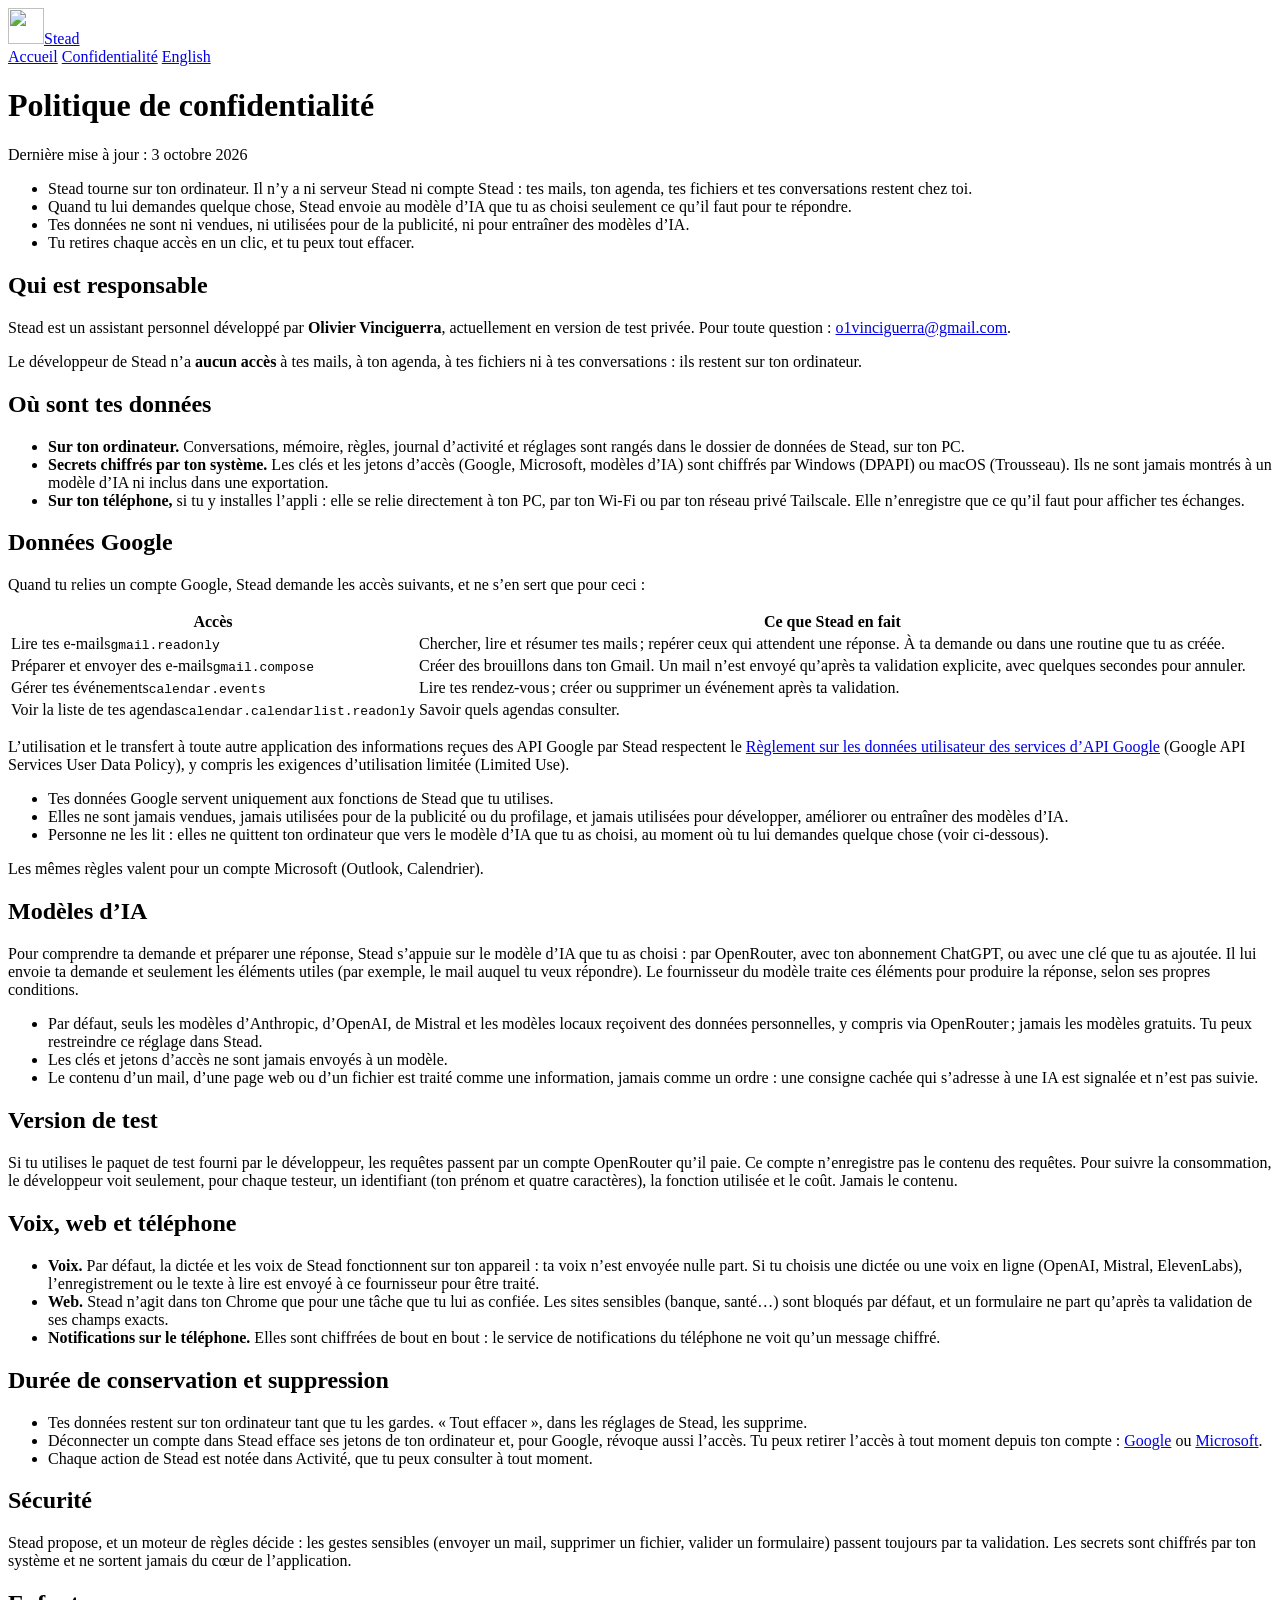
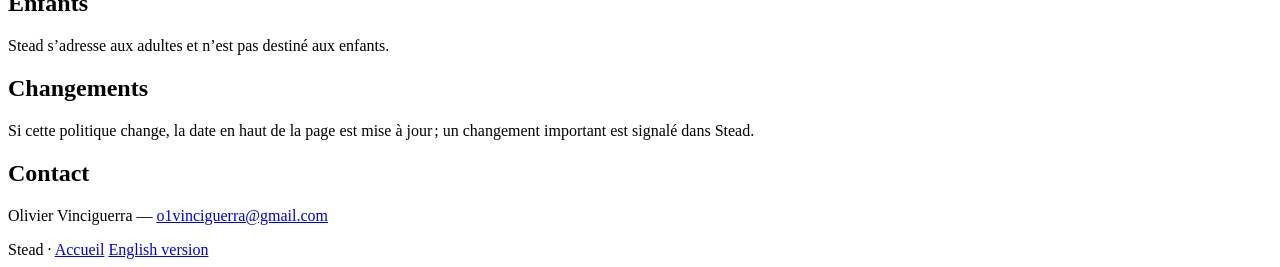
==== confidentialite.html @ 9e70577d "Page publique de Stead : accueil et confidentialité (FR/EN)" ====
<!doctype html>
<html lang="fr">
<head>
<meta charset="utf-8">
<meta name="viewport" content="width=device-width, initial-scale=1">
<title>Politique de confidentialité — Stead</title>
<meta name="description" content="Comment Stead traite tes données : tout reste sur ton PC, rien n’est vendu, et chaque accès se retire en un clic.">
<link rel="icon" type="image/png" href="assets/favicon.png">
<link rel="apple-touch-icon" href="assets/stead.png">
<link rel="alternate" hreflang="en" href="privacy.html">
<link rel="stylesheet" href="assets/site.css">
</head>
<body>
<header class="wrap narrow top">
  <a class="brand" href="./"><img src="assets/stead.png" alt="" width="36" height="36">Stead</a>
  <nav aria-label="Navigation">
    <a class="home" href="./">Accueil</a>
    <a href="confidentialite.html" aria-current="page">Confidentialité</a>
    <a href="privacy.html" hreflang="en" lang="en">English</a>
  </nav>
</header>

<main class="wrap narrow doc">
  <h1>Politique de confidentialité</h1>
  <p class="updated">Dernière mise à jour : 3 octobre 2026</p>

  <div class="summary">
    <ul>
      <li>Stead tourne sur ton ordinateur. Il n’y a ni serveur Stead ni compte Stead : tes mails, ton agenda, tes fichiers et tes conversations restent chez toi.</li>
      <li>Quand tu lui demandes quelque chose, Stead envoie au modèle d’IA que tu as choisi seulement ce qu’il faut pour te répondre.</li>
      <li>Tes données ne sont ni vendues, ni utilisées pour de la publicité, ni pour entraîner des modèles d’IA.</li>
      <li>Tu retires chaque accès en un clic, et tu peux tout effacer.</li>
    </ul>
  </div>

  <h2>Qui est responsable</h2>
  <p>Stead est un assistant personnel développé par <strong>Olivier Vinciguerra</strong>, actuellement en version de test privée. Pour toute question : <a href="mailto:o1vinciguerra@gmail.com">o1vinciguerra@gmail.com</a>.</p>
  <p>Le développeur de Stead n’a <strong>aucun accès</strong> à tes mails, à ton agenda, à tes fichiers ni à tes conversations : ils restent sur ton ordinateur.</p>

  <h2>Où sont tes données</h2>
  <ul>
    <li><strong>Sur ton ordinateur.</strong> Conversations, mémoire, règles, journal d’activité et réglages sont rangés dans le dossier de données de Stead, sur ton PC.</li>
    <li><strong>Secrets chiffrés par ton système.</strong> Les clés et les jetons d’accès (Google, Microsoft, modèles d’IA) sont chiffrés par Windows (DPAPI) ou macOS (Trousseau). Ils ne sont jamais montrés à un modèle d’IA ni inclus dans une exportation.</li>
    <li><strong>Sur ton téléphone,</strong> si tu y installes l’appli : elle se relie directement à ton PC, par ton Wi-Fi ou par ton réseau privé Tailscale. Elle n’enregistre que ce qu’il faut pour afficher tes échanges.</li>
  </ul>

  <h2>Données Google</h2>
  <p>Quand tu relies un compte Google, Stead demande les accès suivants, et ne s’en sert que pour ceci :</p>
  <table class="table">
    <thead><tr><th scope="col">Accès</th><th scope="col">Ce que Stead en fait</th></tr></thead>
    <tbody>
      <tr><td>Lire tes e-mails<code>gmail.readonly</code></td><td>Chercher, lire et résumer tes mails ; repérer ceux qui attendent une réponse. À ta demande ou dans une routine que tu as créée.</td></tr>
      <tr><td>Préparer et envoyer des e-mails<code>gmail.compose</code></td><td>Créer des brouillons dans ton Gmail. Un mail n’est envoyé qu’après ta validation explicite, avec quelques secondes pour annuler.</td></tr>
      <tr><td>Gérer tes événements<code>calendar.events</code></td><td>Lire tes rendez-vous ; créer ou supprimer un événement après ta validation.</td></tr>
      <tr><td>Voir la liste de tes agendas<code>calendar.<wbr>calendarlist.<wbr>readonly</code></td><td>Savoir quels agendas consulter.</td></tr>
    </tbody>
  </table>
  <p class="note">L’utilisation et le transfert à toute autre application des informations reçues des API Google par Stead respectent le <a href="https://developers.google.com/terms/api-services-user-data-policy">Règlement sur les données utilisateur des services d’API Google</a> (Google API Services User Data Policy), y compris les exigences d’utilisation limitée (Limited Use).</p>
  <ul>
    <li>Tes données Google servent uniquement aux fonctions de Stead que tu utilises.</li>
    <li>Elles ne sont jamais vendues, jamais utilisées pour de la publicité ou du profilage, et jamais utilisées pour développer, améliorer ou entraîner des modèles d’IA.</li>
    <li>Personne ne les lit : elles ne quittent ton ordinateur que vers le modèle d’IA que tu as choisi, au moment où tu lui demandes quelque chose (voir ci-dessous).</li>
  </ul>
  <p>Les mêmes règles valent pour un compte Microsoft (Outlook, Calendrier).</p>

  <h2>Modèles d’IA</h2>
  <p>Pour comprendre ta demande et préparer une réponse, Stead s’appuie sur le modèle d’IA que tu as choisi : par OpenRouter, avec ton abonnement ChatGPT, ou avec une clé que tu as ajoutée. Il lui envoie ta demande et seulement les éléments utiles (par exemple, le mail auquel tu veux répondre). Le fournisseur du modèle traite ces éléments pour produire la réponse, selon ses propres conditions.</p>
  <ul>
    <li>Par défaut, seuls les modèles d’Anthropic, d’OpenAI, de Mistral et les modèles locaux reçoivent des données personnelles, y compris via OpenRouter ; jamais les modèles gratuits. Tu peux restreindre ce réglage dans Stead.</li>
    <li>Les clés et jetons d’accès ne sont jamais envoyés à un modèle.</li>
    <li>Le contenu d’un mail, d’une page web ou d’un fichier est traité comme une information, jamais comme un ordre : une consigne cachée qui s’adresse à une IA est signalée et n’est pas suivie.</li>
  </ul>

  <h2>Version de test</h2>
  <p>Si tu utilises le paquet de test fourni par le développeur, les requêtes passent par un compte OpenRouter qu’il paie. Ce compte n’enregistre pas le contenu des requêtes. Pour suivre la consommation, le développeur voit seulement, pour chaque testeur, un identifiant (ton prénom et quatre caractères), la fonction utilisée et le coût. Jamais le contenu.</p>

  <h2>Voix, web et téléphone</h2>
  <ul>
    <li><strong>Voix.</strong> Par défaut, la dictée et les voix de Stead fonctionnent sur ton appareil : ta voix n’est envoyée nulle part. Si tu choisis une dictée ou une voix en ligne (OpenAI, Mistral, ElevenLabs), l’enregistrement ou le texte à lire est envoyé à ce fournisseur pour être traité.</li>
    <li><strong>Web.</strong> Stead n’agit dans ton Chrome que pour une tâche que tu lui as confiée. Les sites sensibles (banque, santé…) sont bloqués par défaut, et un formulaire ne part qu’après ta validation de ses champs exacts.</li>
    <li><strong>Notifications sur le téléphone.</strong> Elles sont chiffrées de bout en bout : le service de notifications du téléphone ne voit qu’un message chiffré.</li>
  </ul>

  <h2>Durée de conservation et suppression</h2>
  <ul>
    <li>Tes données restent sur ton ordinateur tant que tu les gardes. « Tout effacer », dans les réglages de Stead, les supprime.</li>
    <li>Déconnecter un compte dans Stead efface ses jetons de ton ordinateur et, pour Google, révoque aussi l’accès. Tu peux retirer l’accès à tout moment depuis ton compte : <a href="https://myaccount.google.com/permissions">Google</a> ou <a href="https://account.live.com/consent/Manage">Microsoft</a>.</li>
    <li>Chaque action de Stead est notée dans Activité, que tu peux consulter à tout moment.</li>
  </ul>

  <h2>Sécurité</h2>
  <p>Stead propose, et un moteur de règles décide : les gestes sensibles (envoyer un mail, supprimer un fichier, valider un formulaire) passent toujours par ta validation. Les secrets sont chiffrés par ton système et ne sortent jamais du cœur de l’application.</p>

  <h2>Enfants</h2>
  <p>Stead s’adresse aux adultes et n’est pas destiné aux enfants.</p>

  <h2>Changements</h2>
  <p>Si cette politique change, la date en haut de la page est mise à jour ; un changement important est signalé dans Stead.</p>

  <h2>Contact</h2>
  <p>Olivier Vinciguerra — <a href="mailto:o1vinciguerra@gmail.com">o1vinciguerra@gmail.com</a></p>
</main>

<footer>
  <div class="wrap narrow">
    <span>Stead · <a href="./">Accueil</a></span>
    <span><a href="privacy.html" hreflang="en" lang="en">English version</a></span>
  </div>
</footer>
</body>
</html>
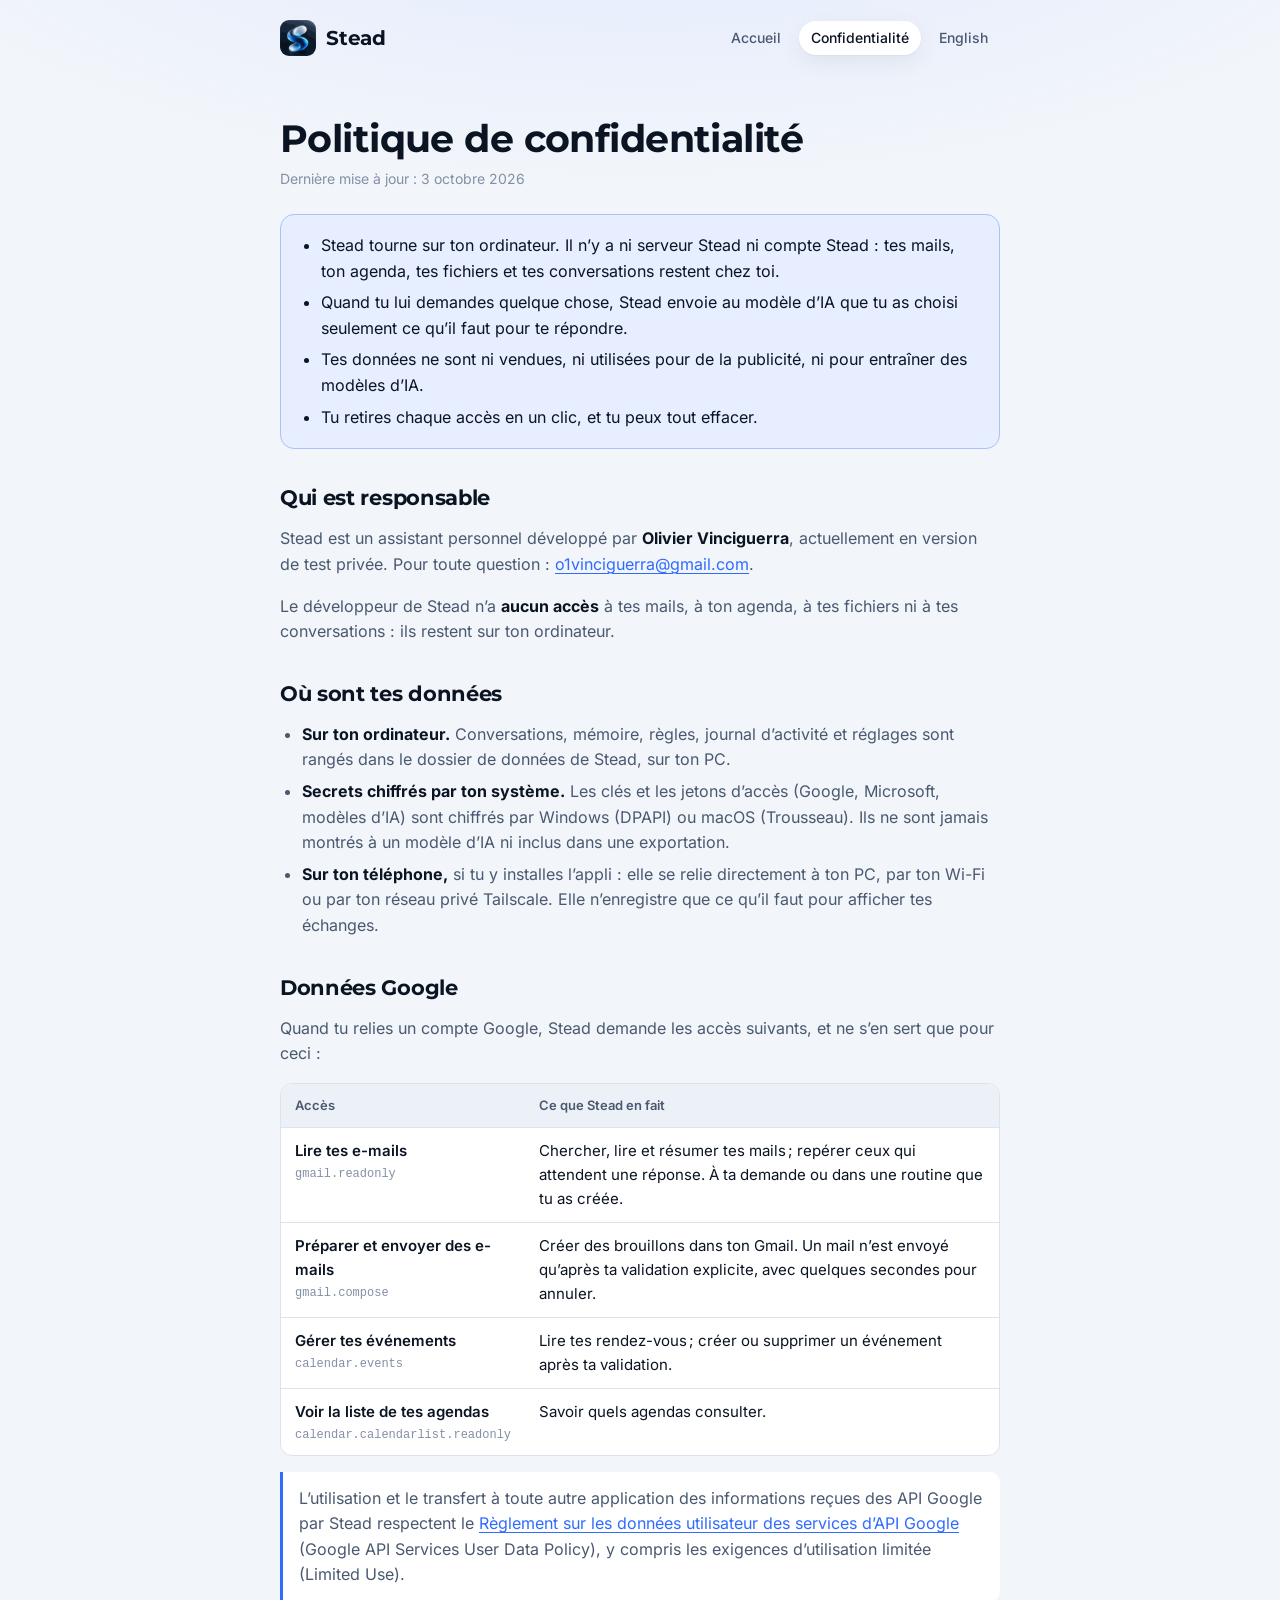
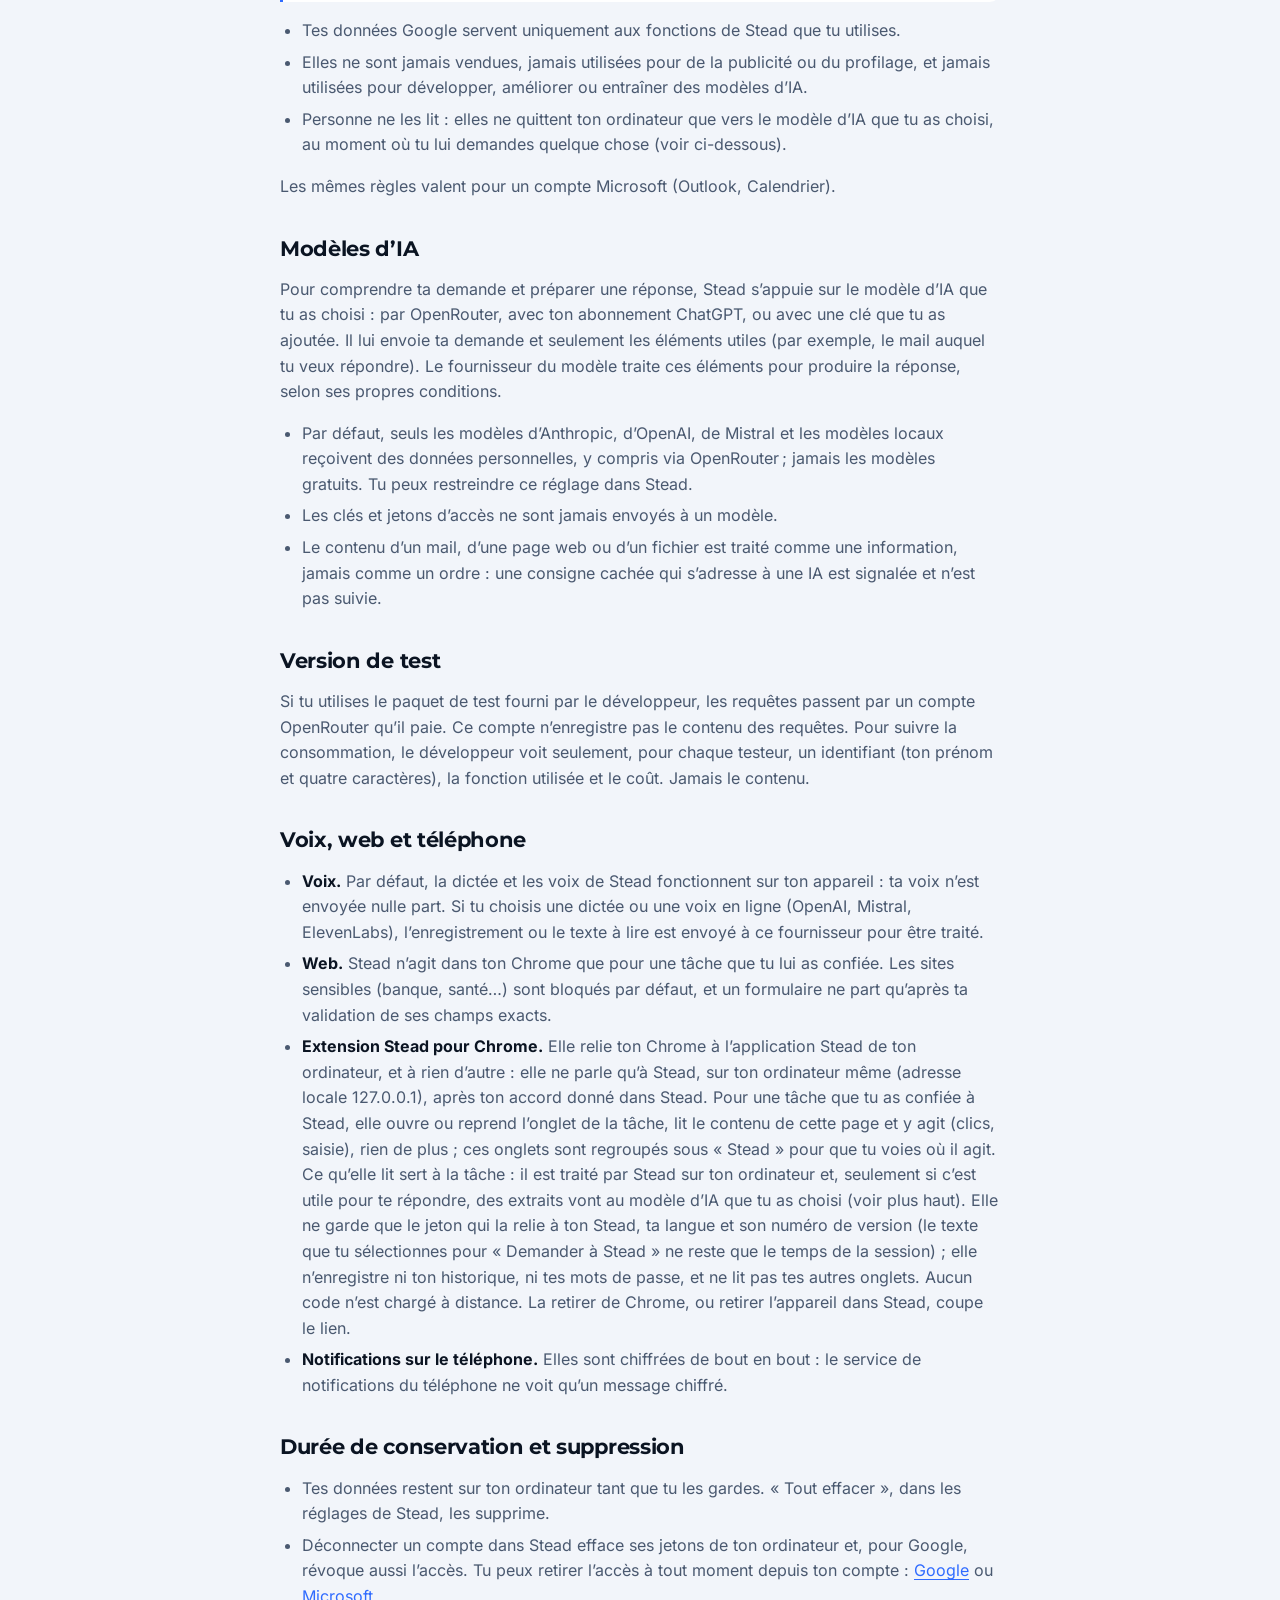
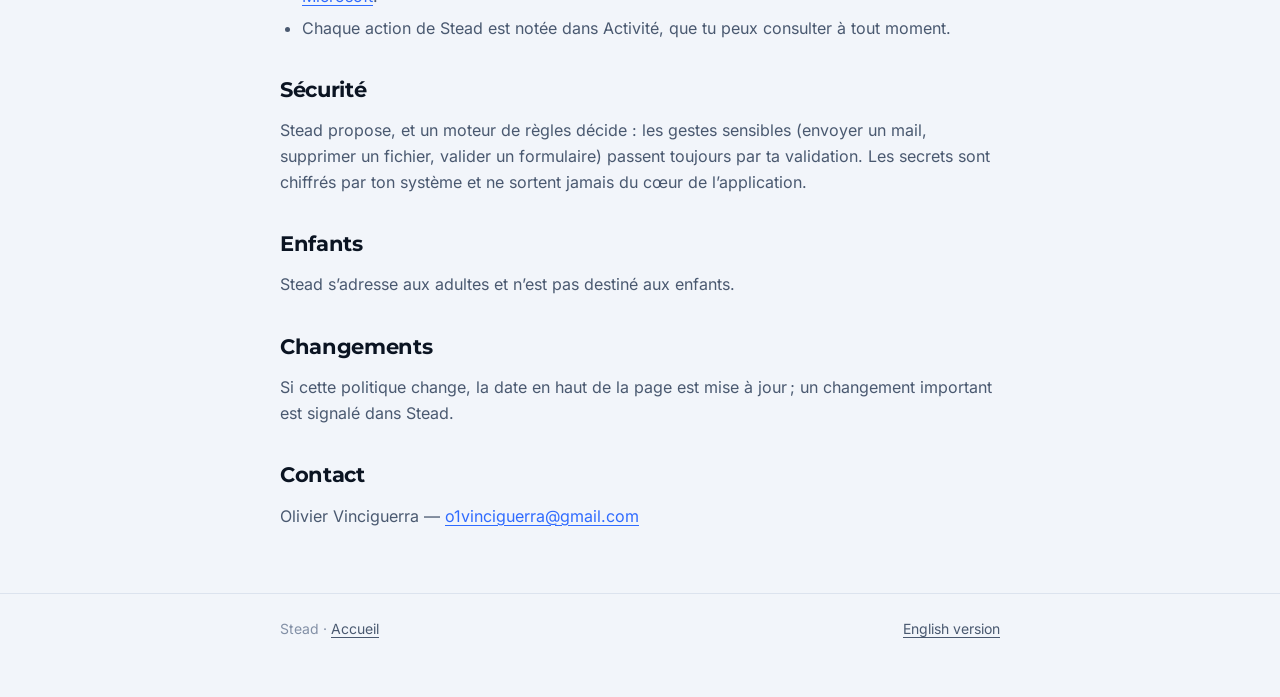
==== commit 3a0bed2c: "Confidentialité : paragraphe sur l'extension Stead pour Chrome (FR/EN)" ====
--- a/confidentialite.html
+++ b/confidentialite.html
@@ -78,6 +78,7 @@
   <ul>
     <li><strong>Voix.</strong> Par défaut, la dictée et les voix de Stead fonctionnent sur ton appareil : ta voix n’est envoyée nulle part. Si tu choisis une dictée ou une voix en ligne (OpenAI, Mistral, ElevenLabs), l’enregistrement ou le texte à lire est envoyé à ce fournisseur pour être traité.</li>
     <li><strong>Web.</strong> Stead n’agit dans ton Chrome que pour une tâche que tu lui as confiée. Les sites sensibles (banque, santé…) sont bloqués par défaut, et un formulaire ne part qu’après ta validation de ses champs exacts.</li>
+    <li><strong>Extension Stead pour Chrome.</strong> Elle relie ton Chrome à l’application Stead de ton ordinateur, et à rien d’autre : elle ne parle qu’à Stead, sur ton ordinateur même (adresse locale 127.0.0.1), après ton accord donné dans Stead. Pour une tâche que tu as confiée à Stead, elle ouvre ou reprend l’onglet de la tâche, lit le contenu de cette page et y agit (clics, saisie), rien de plus ; ces onglets sont regroupés sous « Stead » pour que tu voies où il agit. Ce qu’elle lit sert à la tâche : il est traité par Stead sur ton ordinateur et, seulement si c’est utile pour te répondre, des extraits vont au modèle d’IA que tu as choisi (voir plus haut). Elle ne garde que le jeton qui la relie à ton Stead, ta langue et son numéro de version (le texte que tu sélectionnes pour « Demander à Stead » ne reste que le temps de la session) ; elle n’enregistre ni ton historique, ni tes mots de passe, et ne lit pas tes autres onglets. Aucun code n’est chargé à distance. La retirer de Chrome, ou retirer l’appareil dans Stead, coupe le lien.</li>
     <li><strong>Notifications sur le téléphone.</strong> Elles sont chiffrées de bout en bout : le service de notifications du téléphone ne voit qu’un message chiffré.</li>
   </ul>
 
--- a/assets/site.css
+++ b/assets/site.css
@@ -0,0 +1,405 @@
+/* Page publique de Stead : accueil et confidentialité, en français et en anglais.
+   Mêmes couleurs et polices que l'application ; clair ou sombre selon le système. */
+@font-face {
+  font-family: 'Inter';
+  font-style: normal;
+  font-display: swap;
+  font-weight: 100 900;
+  src: url('fonts/inter.woff2') format('woff2-variations');
+}
+@font-face {
+  font-family: 'Montserrat';
+  font-style: normal;
+  font-display: swap;
+  font-weight: 600;
+  src: url('fonts/montserrat-600.woff2') format('woff2');
+}
+@font-face {
+  font-family: 'Montserrat';
+  font-style: normal;
+  font-display: swap;
+  font-weight: 700;
+  src: url('fonts/montserrat-700.woff2') format('woff2');
+}
+
+:root {
+  color-scheme: light dark;
+  --bg: #f2f5fa;
+  --surface: #ffffff;
+  --surface-2: #ecf0f7;
+  --fg: #0b1422;
+  --fg-2: #4a5970;
+  --fg-3: #8390a6;
+  --line: #dce3ee;
+  --accent: #2f6bff;
+  --accent-soft: #e6eeff;
+  --accent-line: #a9c1ff;
+  --ok: #138a52;
+  --hero: radial-gradient(1200px 520px at 50% -180px, #dfe8ff 0%, rgba(223, 232, 255, 0) 70%);
+  --shadow: 0 1px 2px rgba(11, 20, 34, 0.04), 0 8px 24px rgba(11, 20, 34, 0.06);
+  --font-ui: 'Inter', system-ui, -apple-system, 'Segoe UI', Roboto, sans-serif;
+  --font-display: 'Montserrat', 'Inter', system-ui, -apple-system, 'Segoe UI', sans-serif;
+}
+@media (prefers-color-scheme: dark) {
+  :root {
+    --bg: #070b12;
+    --surface: #0c131d;
+    --surface-2: #111a27;
+    --fg: #e6eaf1;
+    --fg-2: #98a6bc;
+    --fg-3: #647389;
+    --line: #1b2636;
+    --accent: #6b9dff;
+    --accent-soft: #13244a;
+    --accent-line: #2b4b8f;
+    --ok: #3ccf8e;
+    --hero: radial-gradient(1200px 520px at 50% -180px, #10264f 0%, rgba(16, 38, 79, 0) 70%);
+    --shadow: 0 1px 2px rgba(0, 0, 0, 0.3), 0 8px 24px rgba(0, 0, 0, 0.35);
+  }
+}
+
+* {
+  box-sizing: border-box;
+}
+html {
+  -webkit-text-size-adjust: 100%;
+  text-size-adjust: 100%;
+}
+body {
+  margin: 0;
+  background: var(--bg) var(--hero) no-repeat;
+  color: var(--fg);
+  font: 16px/1.6 var(--font-ui);
+  font-feature-settings: 'cv11', 'ss01';
+  -webkit-font-smoothing: antialiased;
+}
+a {
+  color: var(--accent);
+  text-decoration-thickness: 1px;
+  text-underline-offset: 3px;
+}
+a:hover {
+  text-decoration-thickness: 2px;
+}
+a:focus-visible {
+  outline: 2px solid var(--accent);
+  outline-offset: 3px;
+  border-radius: 4px;
+}
+.wrap {
+  width: 100%;
+  max-width: 920px;
+  margin: 0 auto;
+  padding-inline: 20px;
+}
+.wrap.narrow {
+  max-width: 760px;
+}
+
+/* En-tête */
+.top {
+  display: flex;
+  align-items: center;
+  gap: 16px;
+  padding-block: 20px;
+}
+.brand {
+  display: flex;
+  align-items: center;
+  gap: 10px;
+  color: var(--fg);
+  text-decoration: none;
+  font: 700 20px/1 var(--font-display);
+  letter-spacing: -0.01em;
+}
+.brand img {
+  width: 36px;
+  height: 36px;
+  border-radius: 9px;
+}
+.top nav {
+  margin-left: auto;
+  display: flex;
+  gap: 6px;
+  flex-wrap: wrap;
+  justify-content: flex-end;
+}
+.top nav a {
+  padding: 6px 12px;
+  border-radius: 999px;
+  color: var(--fg-2);
+  text-decoration: none;
+  font-size: 14px;
+  font-weight: 500;
+}
+.top nav a:hover,
+.top nav a[aria-current='page'] {
+  background: var(--surface);
+  color: var(--fg);
+  box-shadow: var(--shadow);
+}
+
+/* Accueil */
+.hero {
+  padding-block: 56px 40px;
+  text-align: center;
+}
+.hero img {
+  width: 96px;
+  height: 96px;
+  border-radius: 24px;
+  box-shadow: 0 18px 48px rgba(47, 107, 255, 0.28);
+}
+.pill {
+  display: inline-flex;
+  align-items: center;
+  gap: 8px;
+  margin: 28px 0 0;
+  padding: 5px 12px;
+  border: 1px solid var(--accent-line);
+  border-radius: 999px;
+  background: var(--accent-soft);
+  color: var(--accent);
+  font-size: 13px;
+  font-weight: 600;
+}
+.pill::before {
+  content: '';
+  width: 7px;
+  height: 7px;
+  border-radius: 50%;
+  background: currentColor;
+}
+h1,
+h2,
+h3 {
+  font-family: var(--font-display);
+  letter-spacing: -0.015em;
+  line-height: 1.2;
+}
+.hero h1 {
+  margin: 18px auto 0;
+  max-width: 14em;
+  font-size: clamp(32px, 6vw, 48px);
+}
+.lead {
+  margin: 18px auto 0;
+  max-width: 36em;
+  color: var(--fg-2);
+  font-size: 18px;
+}
+.meta {
+  margin: 16px 0 0;
+  color: var(--fg-3);
+  font-size: 14px;
+}
+section {
+  padding-block: 28px;
+}
+h2 {
+  margin: 0 0 14px;
+  font-size: 24px;
+}
+h3 {
+  margin: 0 0 6px;
+  font-size: 17px;
+}
+.grid {
+  display: grid;
+  grid-template-columns: repeat(2, minmax(0, 1fr));
+  gap: 14px;
+}
+.card {
+  padding: 18px 20px;
+  border: 1px solid var(--line);
+  border-radius: 14px;
+  background: var(--surface);
+  box-shadow: var(--shadow);
+}
+.card p {
+  margin: 0;
+  color: var(--fg-2);
+  font-size: 15px;
+}
+.card .ic {
+  display: inline-grid;
+  place-items: center;
+  width: 34px;
+  height: 34px;
+  margin: 0 0 10px;
+  border-radius: 10px;
+  background: var(--accent-soft);
+  color: var(--accent);
+}
+.card .ic svg {
+  width: 18px;
+  height: 18px;
+}
+.points {
+  margin: 0;
+  padding: 0;
+  list-style: none;
+  display: grid;
+  gap: 10px;
+}
+.points li {
+  position: relative;
+  padding: 12px 16px 12px 44px;
+  border: 1px solid var(--line);
+  border-radius: 12px;
+  background: var(--surface);
+}
+.points li::before {
+  content: '';
+  position: absolute;
+  left: 16px;
+  top: 17px;
+  width: 14px;
+  height: 14px;
+  border-radius: 50%;
+  background: var(--ok);
+  -webkit-mask: url("data:image/svg+xml,%3Csvg xmlns='http://www.w3.org/2000/svg' viewBox='0 0 16 16'%3E%3Cpath d='M8 0a8 8 0 1 0 0 16A8 8 0 0 0 8 0Zm3.7 5.7-4.5 4.6a1 1 0 0 1-1.4 0L4.3 8.8a1 1 0 1 1 1.4-1.4l.8.8 3.8-3.9a1 1 0 0 1 1.4 1.4Z'/%3E%3C/svg%3E") center / contain no-repeat;
+  mask: url("data:image/svg+xml,%3Csvg xmlns='http://www.w3.org/2000/svg' viewBox='0 0 16 16'%3E%3Cpath d='M8 0a8 8 0 1 0 0 16A8 8 0 0 0 8 0Zm3.7 5.7-4.5 4.6a1 1 0 0 1-1.4 0L4.3 8.8a1 1 0 1 1 1.4-1.4l.8.8 3.8-3.9a1 1 0 0 1 1.4 1.4Z'/%3E%3C/svg%3E") center / contain no-repeat;
+}
+
+/* Tableaux */
+.table {
+  width: 100%;
+  border: 1px solid var(--line);
+  border-radius: 12px;
+  border-collapse: separate;
+  border-spacing: 0;
+  overflow: hidden;
+  background: var(--surface);
+  font-size: 15px;
+}
+.table th,
+.table td {
+  padding: 11px 14px;
+  text-align: left;
+  vertical-align: top;
+  border-bottom: 1px solid var(--line);
+}
+.table tr:last-child td {
+  border-bottom: 0;
+}
+.table th {
+  background: var(--surface-2);
+  color: var(--fg-2);
+  font-size: 13px;
+  font-weight: 600;
+}
+.table td:first-child {
+  width: 34%;
+  font-weight: 600;
+}
+.table code {
+  display: block;
+  margin: 3px 0 0;
+  color: var(--fg-3);
+  font: 400 12px/1.4 ui-monospace, Menlo, Consolas, monospace;
+  overflow-wrap: anywhere;
+}
+
+/* Politique de confidentialité */
+.doc {
+  padding-block: 32px 8px;
+}
+.doc h1 {
+  margin: 8px 0 6px;
+  font-size: clamp(28px, 5vw, 38px);
+}
+.doc .updated {
+  margin: 0 0 24px;
+  color: var(--fg-3);
+  font-size: 14px;
+}
+.doc h2 {
+  margin: 36px 0 10px;
+  font-size: 21px;
+}
+.doc p,
+.doc li {
+  color: var(--fg-2);
+}
+.doc strong {
+  color: var(--fg);
+}
+.doc ul {
+  padding-left: 22px;
+}
+.doc li + li {
+  margin-top: 6px;
+}
+.summary {
+  margin: 0 0 8px;
+  padding: 18px 20px 18px 22px;
+  border: 1px solid var(--accent-line);
+  border-radius: 14px;
+  background: var(--accent-soft);
+}
+.summary ul {
+  margin: 0;
+  padding-left: 18px;
+}
+.summary li {
+  color: var(--fg);
+}
+.note {
+  padding: 14px 16px;
+  border-left: 3px solid var(--accent);
+  border-radius: 0 10px 10px 0;
+  background: var(--surface);
+  color: var(--fg);
+}
+
+/* Pied de page */
+footer {
+  margin: 40px 0 0;
+  padding: 24px 0 40px;
+  border-top: 1px solid var(--line);
+  color: var(--fg-3);
+  font-size: 14px;
+}
+footer .wrap {
+  display: flex;
+  flex-wrap: wrap;
+  gap: 8px 20px;
+  justify-content: space-between;
+}
+footer a {
+  color: var(--fg-2);
+}
+
+@media (max-width: 640px) {
+  .grid {
+    grid-template-columns: minmax(0, 1fr);
+  }
+  .hero {
+    padding-block-start: 36px;
+  }
+  .table td:first-child {
+    width: 40%;
+  }
+}
+@media (max-width: 480px) {
+  .top {
+    gap: 10px;
+  }
+  .top nav a {
+    padding: 6px 10px;
+  }
+  .top nav a.home {
+    display: none;
+  }
+}
+@media print {
+  body {
+    background: #fff;
+    color: #000;
+  }
+  .top nav,
+  footer {
+    display: none;
+  }
+}
